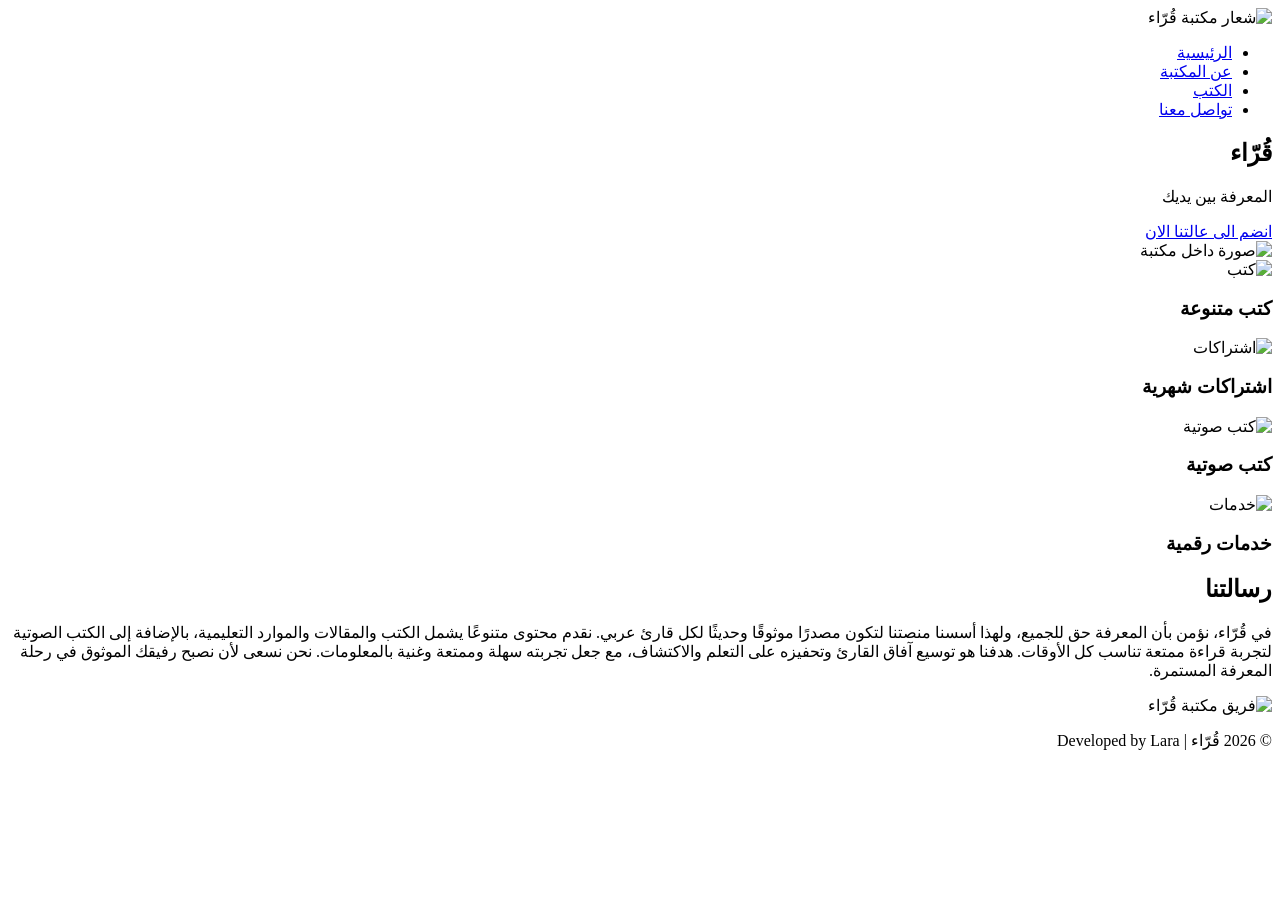
==== index.html @ b03fcac7 "Add files via upload" ====
<!DOCTYPE html>
<html lang="ar" dir="rtl">
<head>
  <meta charset="UTF-8" />
  <link href="https://fonts.googleapis.com/css2?family=Amiri&display=swap" rel="stylesheet"> 
  <meta name="viewport" content="width=device-width, initial-scale=1.0" />
  <title>مكتبة قُرّاء</title>
  <link rel="stylesheet" href="css/style.css" />
  <link rel="stylesheet" href="css/home.css" />
</head>
<body>
  <header>
    <nav>
      <img src="images/logo.png" alt="شعار مكتبة قُرّاء" class="logo" />
      <ul>
        <li><a href="index.html">الرئيسية</a></li>
        <li><a href="pages/aboutus.html">عن المكتبة</a></li>
        <li><a href="pages/book.html">الكتب</a></li>
        <li><a href="pages/contantus.html">تواصل معنا</a></li>
      </ul>
    </nav>
  </header>

  <section class="hero">
    <div class="hero-content">
      <h1>قُرّاء</h1>
      <p>المعرفة بين يديك</p>
      <a href="contact.html" class="sub-button">انضم الى عالتنا الان </a><!-- To Do : Log in pages/ sing up-->
    </div>
    <img src="images/315a0df70320f3d342c8e183e187fad2.jpg" alt="صورة داخل مكتبة" />
  </section>

  <section id="services" class="info-cards">
    <div class="card">
        <img src="images/bookicon.png" alt="كتب">
        <h3>كتب متنوعة</h3>
    </div>
    <div class="card">
        <img src="images/subscriptionicon.png" alt="اشتراكات">
        <h3>اشتراكات شهرية</h3>
    </div>
    <div class="card">
        <img src="images/audiobooksicon.png" alt=" كتب صوتية">
        <h3>كتب صوتية</h3>
    </div>
    <div class="card">
        <img src="images/digitalicon.png" alt="خدمات">
        <h3>خدمات رقمية</h3>
    </div>
  </section>

  <section id="about" class="about">
    <div class="text">
      <h2>رسالتنا</h2>
      <p>في قُرّاء، نؤمن بأن المعرفة حق للجميع، ولهذا أسسنا منصتنا لتكون مصدرًا موثوقًا وحديثًا لكل قارئ عربي. نقدم محتوى متنوعًا يشمل الكتب والمقالات والموارد التعليمية، بالإضافة إلى الكتب الصوتية لتجربة قراءة ممتعة تناسب كل الأوقات. هدفنا هو توسيع آفاق القارئ وتحفيزه على التعلم والاكتشاف، مع جعل تجربته سهلة وممتعة وغنية بالمعلومات. نحن نسعى لأن نصبح رفيقك الموثوق في رحلة المعرفة المستمرة.</p>
    </div>
 
     <img src="images/aboutus.jpg" alt="فريق مكتبة قُرّاء"  />
  </section>

  <footer>
    <p>© 2026 قُرّاء | Developed by Lara</p>
  </footer>
</body>
</html>
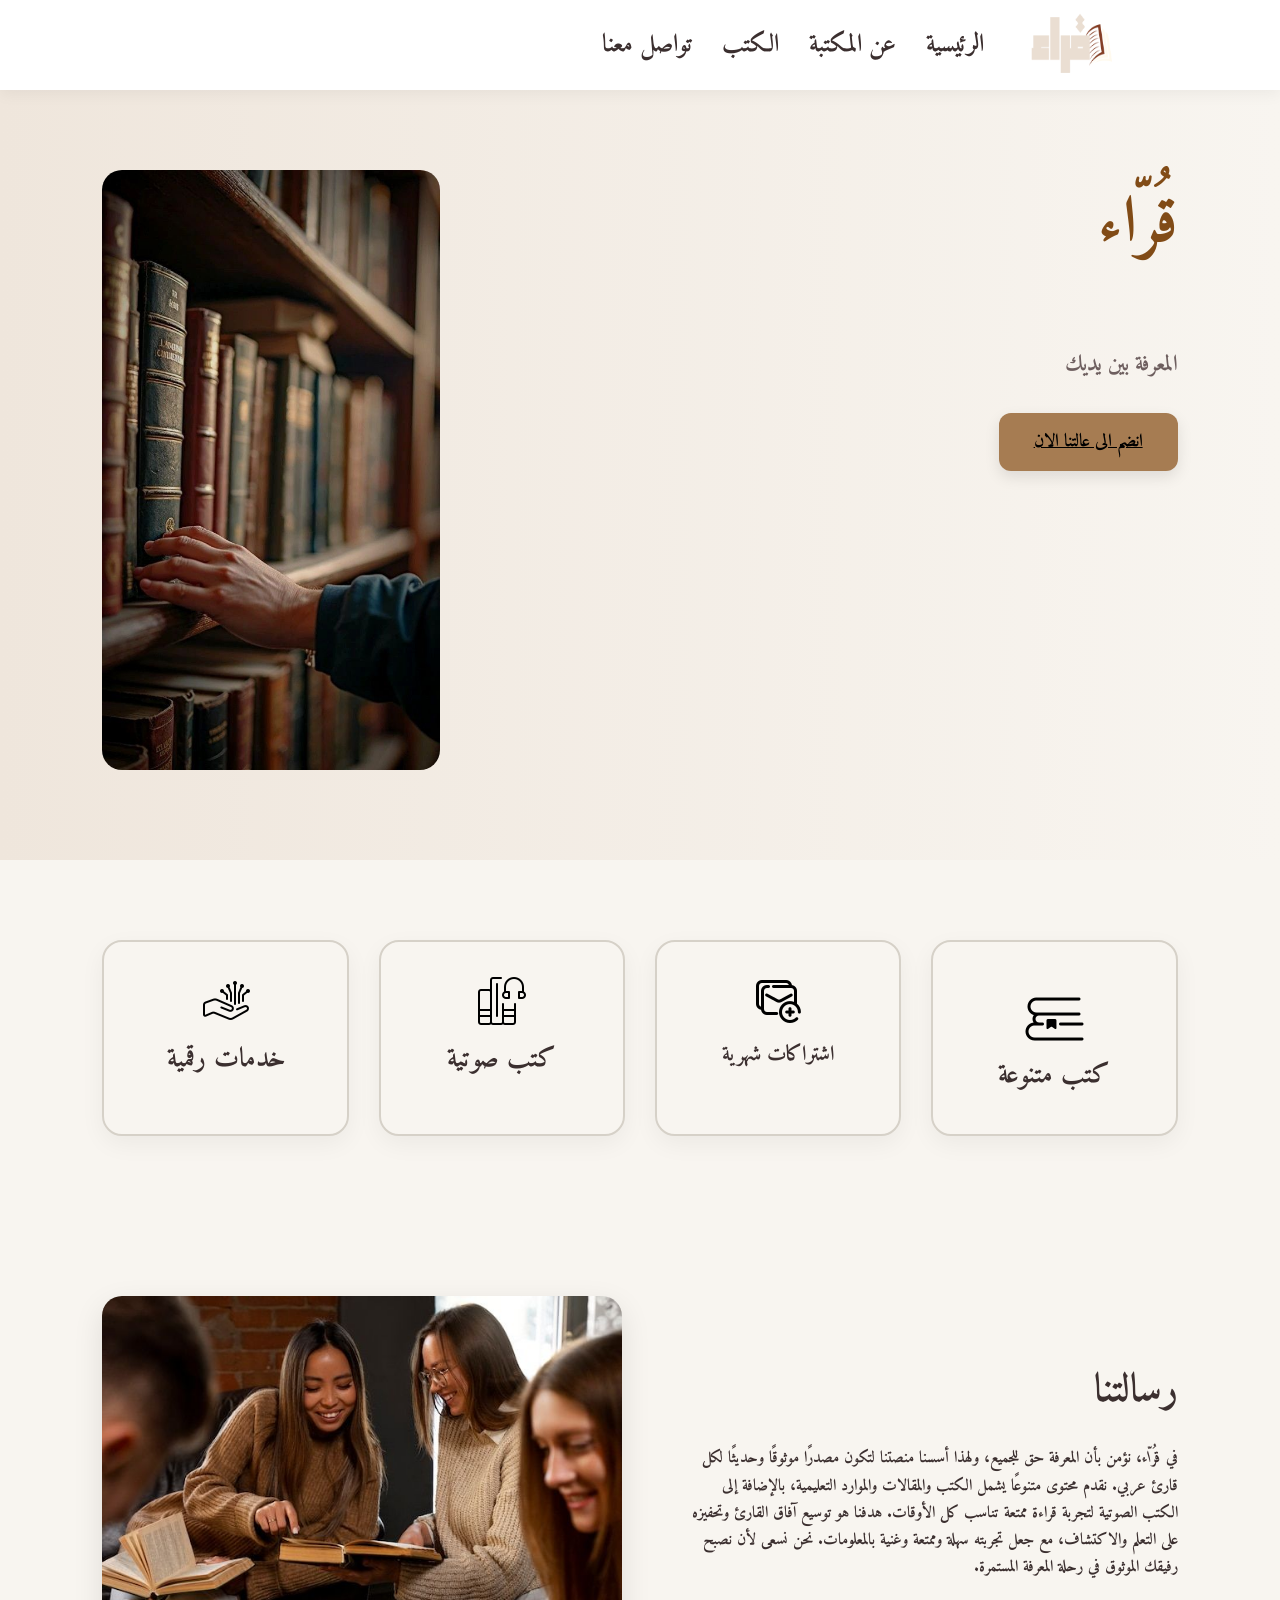
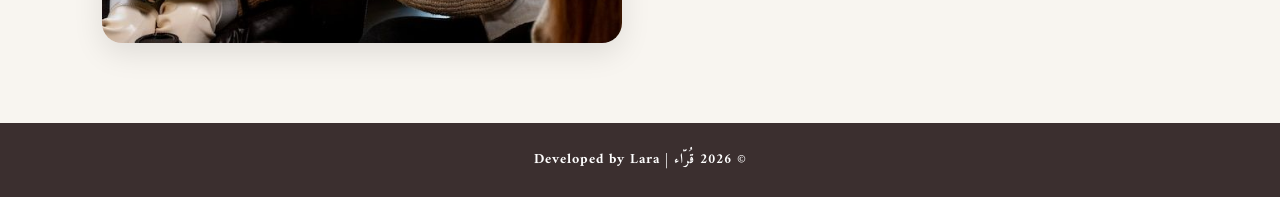
==== commit b037d230: "Update index.html" ====
--- a/index.html
+++ b/index.html
@@ -1,17 +1,19 @@
 <!DOCTYPE html>
 <html lang="ar" dir="rtl">
+
 <head>
-  <meta charset="UTF-8" />
-  <link href="https://fonts.googleapis.com/css2?family=Amiri&display=swap" rel="stylesheet"> 
-  <meta name="viewport" content="width=device-width, initial-scale=1.0" />
+<meta charset="UTF-8">
+  <link href="https://fonts.googleapis.com/css2?family=Amiri&display=swap" rel="stylesheet">
+  <meta name="viewport" content="width=device-width, initial-scale=1.0">
   <title>مكتبة قُرّاء</title>
-  <link rel="stylesheet" href="css/style.css" />
-  <link rel="stylesheet" href="css/home.css" />
+  <link rel="stylesheet" href="css/style.css">
+  <link rel="stylesheet" href="css/home.css">
 </head>
+
 <body>
   <header>
     <nav>
-      <img src="images/logo.png" alt="شعار مكتبة قُرّاء" class="logo" />
+      <img src="images/logo.png" alt="شعار مكتبة قُرّاء" class="logo">
       <ul>
         <li><a href="index.html">الرئيسية</a></li>
         <li><a href="pages/aboutus.html">عن المكتبة</a></li>
@@ -24,42 +26,51 @@
   <section class="hero">
     <div class="hero-content">
       <h1>قُرّاء</h1>
-      <p>المعرفة بين يديك</p>
-      <a href="contact.html" class="sub-button">انضم الى عالتنا الان </a><!-- To Do : Log in pages/ sing up-->
+      <strong>
+        <p>المعرفة بين يديك</p><strong>
+          <a href="contact.html" class="sub-button">انضم الى عالتنا الان </a><!-- To Do : Log in pages/ sing up-->
     </div>
-    <img src="images/315a0df70320f3d342c8e183e187fad2.jpg" alt="صورة داخل مكتبة" />
+    <img src="images/315a0df70320f3d342c8e183e187fad2.jpg" alt="صورة داخل مكتبة">
   </section>
 
   <section id="services" class="info-cards">
     <div class="card">
-        <img src="images/bookicon.png" alt="كتب">
-        <h3>كتب متنوعة</h3>
+      <img src="images/bookicon.png" alt="كتب">
+      <h2>كتب متنوعة</h2>
     </div>
     <div class="card">
-        <img src="images/subscriptionicon.png" alt="اشتراكات">
-        <h3>اشتراكات شهرية</h3>
+      <img src="images/subscriptionicon.png" alt="اشتراكات">
+      <h3>اشتراكات شهرية</h3>
     </div>
     <div class="card">
-        <img src="images/audiobooksicon.png" alt=" كتب صوتية">
-        <h3>كتب صوتية</h3>
+      <img src="images/audiobooksicon.png" alt=" كتب صوتية">
+      <h2>كتب صوتية</h2>
     </div>
     <div class="card">
-        <img src="images/digitalicon.png" alt="خدمات">
-        <h3>خدمات رقمية</h3>
+      <img src="images/digitalicon.png" alt="خدمات">
+      <h2>خدمات رقمية</h2>
     </div>
   </section>
 
   <section id="about" class="about">
     <div class="text">
       <h2>رسالتنا</h2>
-      <p>في قُرّاء، نؤمن بأن المعرفة حق للجميع، ولهذا أسسنا منصتنا لتكون مصدرًا موثوقًا وحديثًا لكل قارئ عربي. نقدم محتوى متنوعًا يشمل الكتب والمقالات والموارد التعليمية، بالإضافة إلى الكتب الصوتية لتجربة قراءة ممتعة تناسب كل الأوقات. هدفنا هو توسيع آفاق القارئ وتحفيزه على التعلم والاكتشاف، مع جعل تجربته سهلة وممتعة وغنية بالمعلومات. نحن نسعى لأن نصبح رفيقك الموثوق في رحلة المعرفة المستمرة.</p>
+      <p>
+        في <em>قُرّاء</em>، نؤمن بأن المعرفة حق للجميع، ولهذا أسسنا منصتنا لتكون مصدرًا موثوقًا وحديثًا لكل قارئ
+        عربي.
+        نقدم محتوى متنوعًا يشمل الكتب والمقالات والموارد التعليمية، بالإضافة إلى الكتب الصوتية لتجربة قراءة ممتعة تناسب
+        كل الأوقات.
+        هدفنا هو توسيع آفاق القارئ وتحفيزه على التعلم والاكتشاف، مع جعل تجربته سهلة وممتعة وغنية بالمعلومات.
+        نحن نسعى لأن نصبح رفيقك الموثوق في رحلة المعرفة المستمرة.
+      </p>
     </div>
- 
-     <img src="images/aboutus.jpg" alt="فريق مكتبة قُرّاء"  />
+
+    <img src="images/aboutus.jpg" alt="فريق مكتبة قُرّاء">
   </section>
 
   <footer>
     <p>© 2026 قُرّاء | Developed by Lara</p>
   </footer>
 </body>
+
 </html>
--- a/css/style.css
+++ b/css/style.css
@@ -0,0 +1,296 @@
+* {
+  margin: 0;
+  padding: 0;
+}
+
+body {
+  font-family: 'Amiri', serif;
+  background:  #f8f5f0;
+  color:  #3b2f2f;
+  line-height: 1.7;
+}
+
+section {
+  padding: 80px 8%;
+}
+
+
+/*header css*/ 
+header {
+  background: #fff;
+  box-shadow: 0 4px 15px rgba(0,0,0,0.05);
+  position: sticky;
+  top: 0;
+  z-index: 1000;
+
+  height: 90px;
+  display: flex;
+  align-items: center; 
+  padding: 0 40px;
+}
+
+.logo {
+  width: 160px;
+  height: 200px;
+}
+
+nav {
+  display: flex;
+  justify-content: flex-start;
+  align-items: center;
+  padding: 20px 8%;
+}
+nav ul {
+  list-style: none;
+  display: flex;
+  gap: 30px;
+}
+nav a {
+  text-decoration: none;
+  font-weight: 700;
+  font-size: 25px;
+  color: #3b2f2f;
+  transition: 0.3s ease;
+  position: relative;
+}
+
+nav a:hover {
+  color: #eee1d2;
+}
+
+
+/*/hero section*/
+
+.hero {
+  min-height: 40vh;
+  display: flex;
+  justify-content: space-between;
+  background: linear-gradient(to left, #f8f5f0, #efe6dc);
+  gap: 50px;
+}
+
+.hero-content {
+  max-width: 45%;
+}
+
+.hero h1 {
+  font-size: 65px;
+   color: #814b16;
+  margin-bottom: 65px;
+}
+
+.hero p {
+  font-size: 22px;
+  color: #6e5f5f;
+  margin-bottom: 30px;
+}
+
+.sub-button {
+  display: inline-block;
+  background:  #a67c52;
+  color: #000000;
+  padding: 14px 35px;
+  border-radius: 12px;
+  font-size: 18px;
+  transition: 0.3s ease;
+  box-shadow: 0 6px 15px rgba(0,0,0,0.1);
+}
+
+.sub-button:hover {
+  background: #814b16;;
+  transform: translateY(-4px);
+}
+
+.hero img {
+height: 600px;
+width: 500;
+  justify-content: flex-start;
+    border-radius: 20px;
+
+
+}
+
+/* cards */
+.info-cards {
+  display: grid;
+  grid-template-columns: repeat(auto-fit, minmax(220px, 1fr));
+  gap: 30px;
+}
+
+.card {
+  background: #f8f5f0;
+   border: 2px solid #d6d1c8;
+  padding: 35px 20px;
+  text-align: center;
+  border-radius: 20px;
+  box-shadow: 0 8px 25px rgba(0,0,0,0.05);
+  transition: 0.3s ease;
+  font-size: 18px;
+}
+
+.card:hover {
+  transform: translateY(-10px);
+}
+
+
+/*شabout*/
+
+.about {
+  display: flex;
+  align-items: center;
+  justify-content: space-between;
+  gap: 60px;
+}
+
+.about .text {
+  max-width: 50%;
+}
+
+.about h2 {
+  font-size: 40px;
+  margin-bottom: 20px;
+}
+
+.about p {
+  color: var(--text-soft);
+}
+
+.about img {
+  width: 520px;
+  border-radius: 20px;
+  box-shadow: 0 10px 30px rgba(0,0,0,0.1);
+}
+
+
+/*footer*/
+footer {
+  background:  #3b2f2f;
+  color: #fff;
+  text-align: center;
+  padding: 25px;
+  font-size: 14px;
+  letter-spacing: 1px;
+}
+
+
+/* Responsive Design */
+@media (max-width: 1024px) {
+  nav a {
+    font-size: 20px;
+  }
+
+  .hero h1 {
+    font-size: 50px;
+    margin-bottom: 40px;
+  }
+
+  .hero p {
+    font-size: 18px;
+  }
+
+  .hero img {
+    height: 450px;
+    width: auto;
+  }
+
+  .about h2 {
+    font-size: 32px;
+  }
+}
+
+@media (max-width: 768px) {
+  header {
+    flex-direction: column;
+    height: auto;
+    padding: 20px;
+  }
+
+  nav {
+    flex-direction: column;
+    align-items: center;
+    padding: 10px;
+  }
+
+  nav ul {
+    flex-direction: column;
+    gap: 15px;
+  }
+
+  nav a {
+    font-size: 18px;
+  }
+
+  .hero {
+    flex-direction: column;
+    text-align: center;
+    gap: 30px;
+    padding: 40px 20px;
+  }
+
+  .hero-content {
+    max-width: 100%;
+  }
+
+  .hero h1 {
+    font-size: 40px;
+    margin-bottom: 25px;
+  }
+
+  .hero p {
+    font-size: 18px;
+    margin-bottom: 20px;
+  }
+
+  .hero img {
+    height: 300px;
+    width: auto;
+  }
+
+  .about {
+    flex-direction: column;
+    text-align: center;
+    gap: 30px;
+  }
+
+  .about .text {
+    max-width: 100%;
+  }
+
+  .about img {
+    width: 90%;
+  }
+}
+
+@media (max-width: 480px) {
+  nav a {
+    font-size: 16px;
+  }
+
+  .hero h1 {
+    font-size: 32px;
+  }
+
+  .hero p {
+    font-size: 16px;
+  }
+
+  .sub-button {
+    padding: 10px 20px;
+    font-size: 16px;
+  }
+
+  .card {
+    font-size: 16px;
+    padding: 20px;
+  }
+
+  .about h2 {
+    font-size: 28px;
+  }
+
+  footer {
+    font-size: 12px;
+    padding: 15px;
+  }
+}
+
